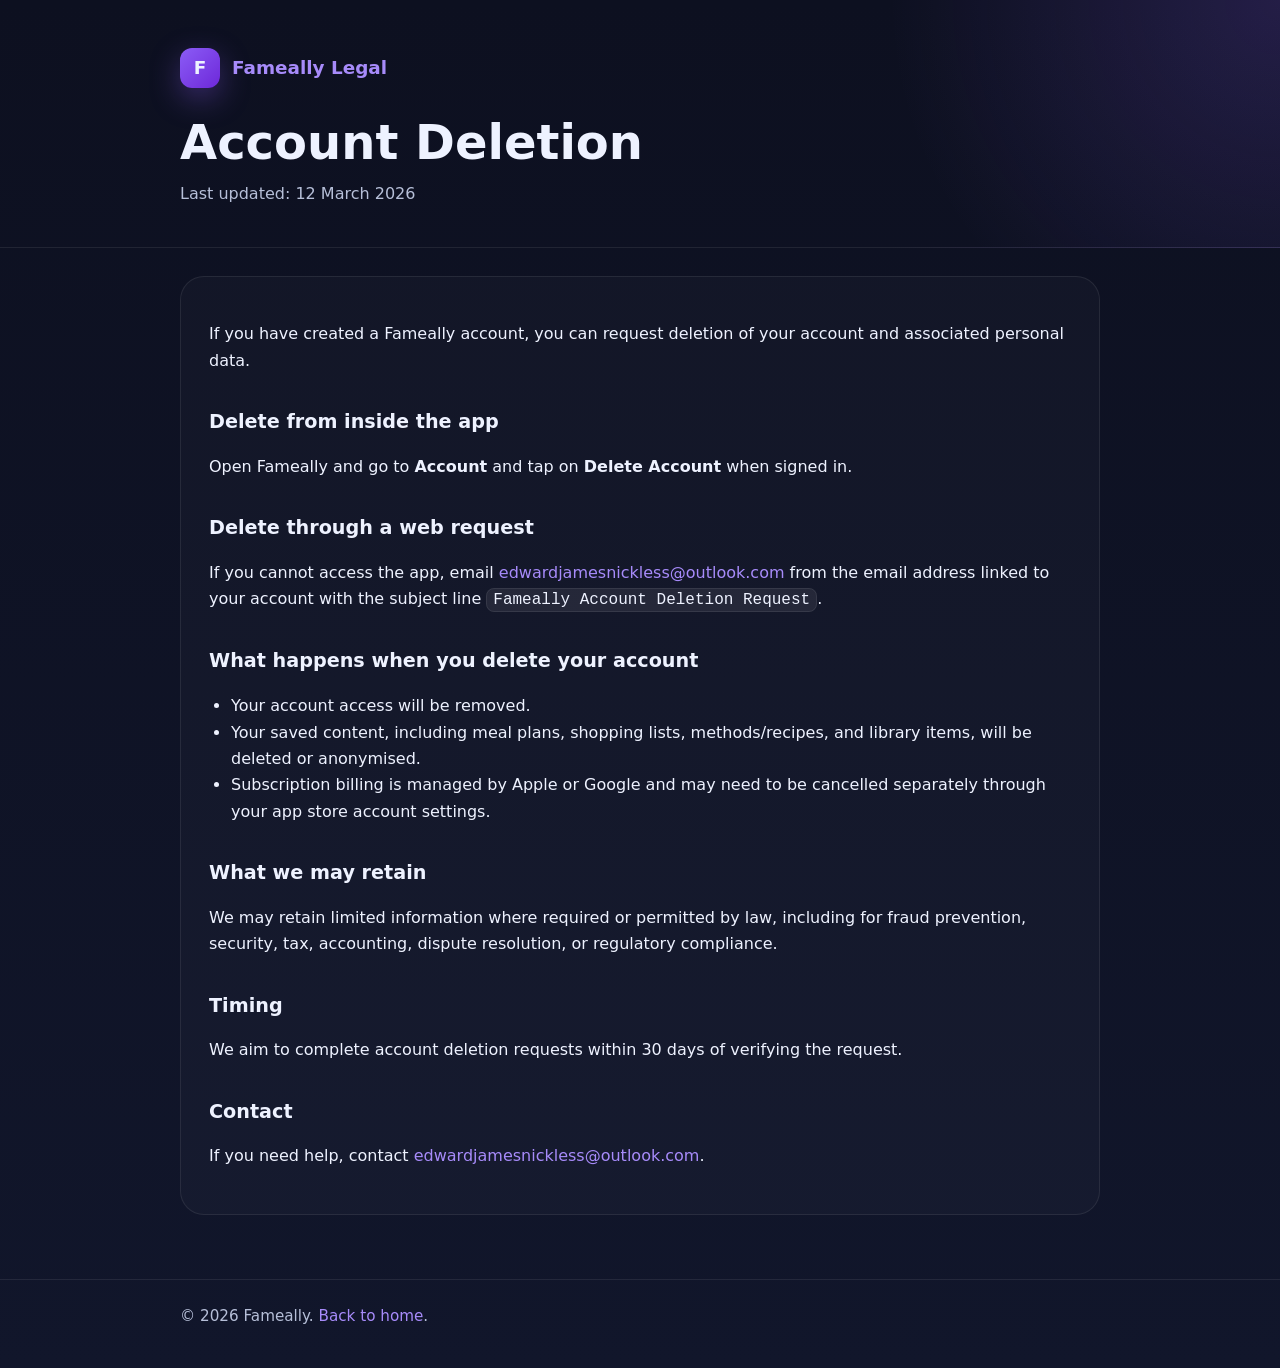
==== account-deletion.html @ a11c43eb "Upload initial version Initial version" ====
<!DOCTYPE html>
<html lang="en-GB">
<head>
  <meta charset="UTF-8" />
  <meta name="viewport" content="width=device-width, initial-scale=1.0" />
  <title>Fameally Account Deletion</title>
  <meta name="description" content="How to request account deletion for Fameally." />
  <link rel="stylesheet" href="styles.css" />
</head>
<body>
  <header>
    <div class="container">
      <div class="brand">
        <div class="brand-mark">F</div>
        <a href="index.html">Fameally Legal</a>
      </div>
      <div class="hero">
        <h1>Account Deletion</h1>
        <p>Last updated: 12 March 2026</p>
      </div>
    </div>
  </header>

  <main>
    <div class="container">
      <article class="doc">

        <p>If you have created a Fameally account, you can request deletion of your account and associated personal data.</p>

        <h2>Delete from inside the app</h2>
        <p>Open Fameally and go to <strong>Account</strong> and tap on <strong>Delete Account</strong> when signed in.</p>

        <h2>Delete through a web request</h2>
        <p>If you cannot access the app, email <a href="mailto:[edwardjamesnickless@outlook.com]?subject=Fameally%20Account%20Deletion%20Request">edwardjamesnickless@outlook.com</a> from the email address linked to your account with the subject line <span class="code">Fameally Account Deletion Request</span>.</p>

        <h2>What happens when you delete your account</h2>
        <ul>
          <li>Your account access will be removed.</li>
          <li>Your saved content, including meal plans, shopping lists, methods/recipes, and library items, will be deleted or anonymised.</li>
          <li>Subscription billing is managed by Apple or Google and may need to be cancelled separately through your app store account settings.</li>
        </ul>

        <h2>What we may retain</h2>
        <p>We may retain limited information where required or permitted by law, including for fraud prevention, security, tax, accounting, dispute resolution, or regulatory compliance.</p>

        <h2>Timing</h2>
        <p>We aim to complete account deletion requests within 30 days of verifying the request.</p>

        <h2>Contact</h2>
        <p>If you need help, contact <a href="mailto:[edwardjamesnickless@outlook.com]">edwardjamesnickless@outlook.com</a>.</p>
      </article>
    </div>
  </main>

  <footer>
    <div class="container small">© 2026 Fameally. <a href="index.html">Back to home</a>.</div>
  </footer>
</body>
</html>
---- styles.css ----
:root {
  --bg: #0f1220;
  --card: #171b2e;
  --card-2: #1f2540;
  --text: #eef2ff;
  --muted: #b6bfd8;
  --accent: #8b5cf6;
  --accent-2: #a78bfa;
  --border: rgba(255,255,255,0.08);
  --max: 920px;
}
* { box-sizing: border-box; }
body {
  margin: 0;
  font-family: Inter, ui-sans-serif, system-ui, -apple-system, BlinkMacSystemFont, "Segoe UI", sans-serif;
  background: linear-gradient(180deg, #0d1020 0%, #11162b 100%);
  color: var(--text);
  line-height: 1.65;
}
a { color: var(--accent-2); text-decoration: none; }
a:hover { text-decoration: underline; }
.container { width: min(calc(100% - 32px), var(--max)); margin: 0 auto; }
header {
  padding: 48px 0 24px;
  border-bottom: 1px solid var(--border);
  background: radial-gradient(circle at top right, rgba(139,92,246,0.18), transparent 30%);
}
.brand {
  display: inline-flex; align-items: center; gap: 12px; font-weight: 700; font-size: 1.15rem;
}
.brand-mark {
  width: 40px; height: 40px; border-radius: 12px;
  background: linear-gradient(135deg, var(--accent), #6d28d9);
  display: grid; place-items: center; box-shadow: 0 10px 30px rgba(139,92,246,0.35);
}
.hero {
  padding: 28px 0 16px;
}
.hero h1 { font-size: clamp(2rem, 4vw, 3rem); line-height: 1.1; margin: 0 0 12px; }
.hero p { color: var(--muted); max-width: 760px; margin: 0; }
main { padding: 28px 0 64px; }
.grid {
  display: grid; grid-template-columns: repeat(auto-fit, minmax(240px, 1fr)); gap: 18px;
}
.card {
  background: linear-gradient(180deg, rgba(255,255,255,0.02), rgba(255,255,255,0.01));
  border: 1px solid var(--border);
  border-radius: 20px;
  padding: 22px;
  box-shadow: 0 10px 30px rgba(0,0,0,0.18);
}
.card h2, .card h3 { margin-top: 0; }
.badge {
  display: inline-block; padding: 6px 10px; border-radius: 999px; background: rgba(139,92,246,0.12);
  color: #d9ceff; border: 1px solid rgba(139,92,246,0.28); font-size: 0.82rem; margin-bottom: 10px;
}
.doc {
  background: rgba(255,255,255,0.025);
  border: 1px solid var(--border);
  border-radius: 24px;
  padding: 28px;
}
.doc h1 { margin-top: 0; font-size: clamp(1.7rem, 3vw, 2.4rem); }
.doc h2 { margin-top: 32px; font-size: 1.2rem; }
.doc ul { padding-left: 22px; }
.notice {
  background: rgba(251,191,36,0.12); color: #fef3c7; border: 1px solid rgba(251,191,36,0.24);
  border-radius: 16px; padding: 14px 16px; margin: 0 0 20px;
}
footer {
  border-top: 1px solid var(--border); padding: 24px 0 40px; color: var(--muted);
}
.small { font-size: 0.95rem; color: var(--muted); }
.code {
  font-family: ui-monospace, SFMono-Regular, Menlo, Consolas, monospace;
  background: rgba(255,255,255,0.07); border: 1px solid var(--border); padding: 2px 6px; border-radius: 8px;
}
@media (max-width: 700px) {
  header { padding-top: 28px; }
  .doc, .card { padding: 20px; border-radius: 18px; }
}
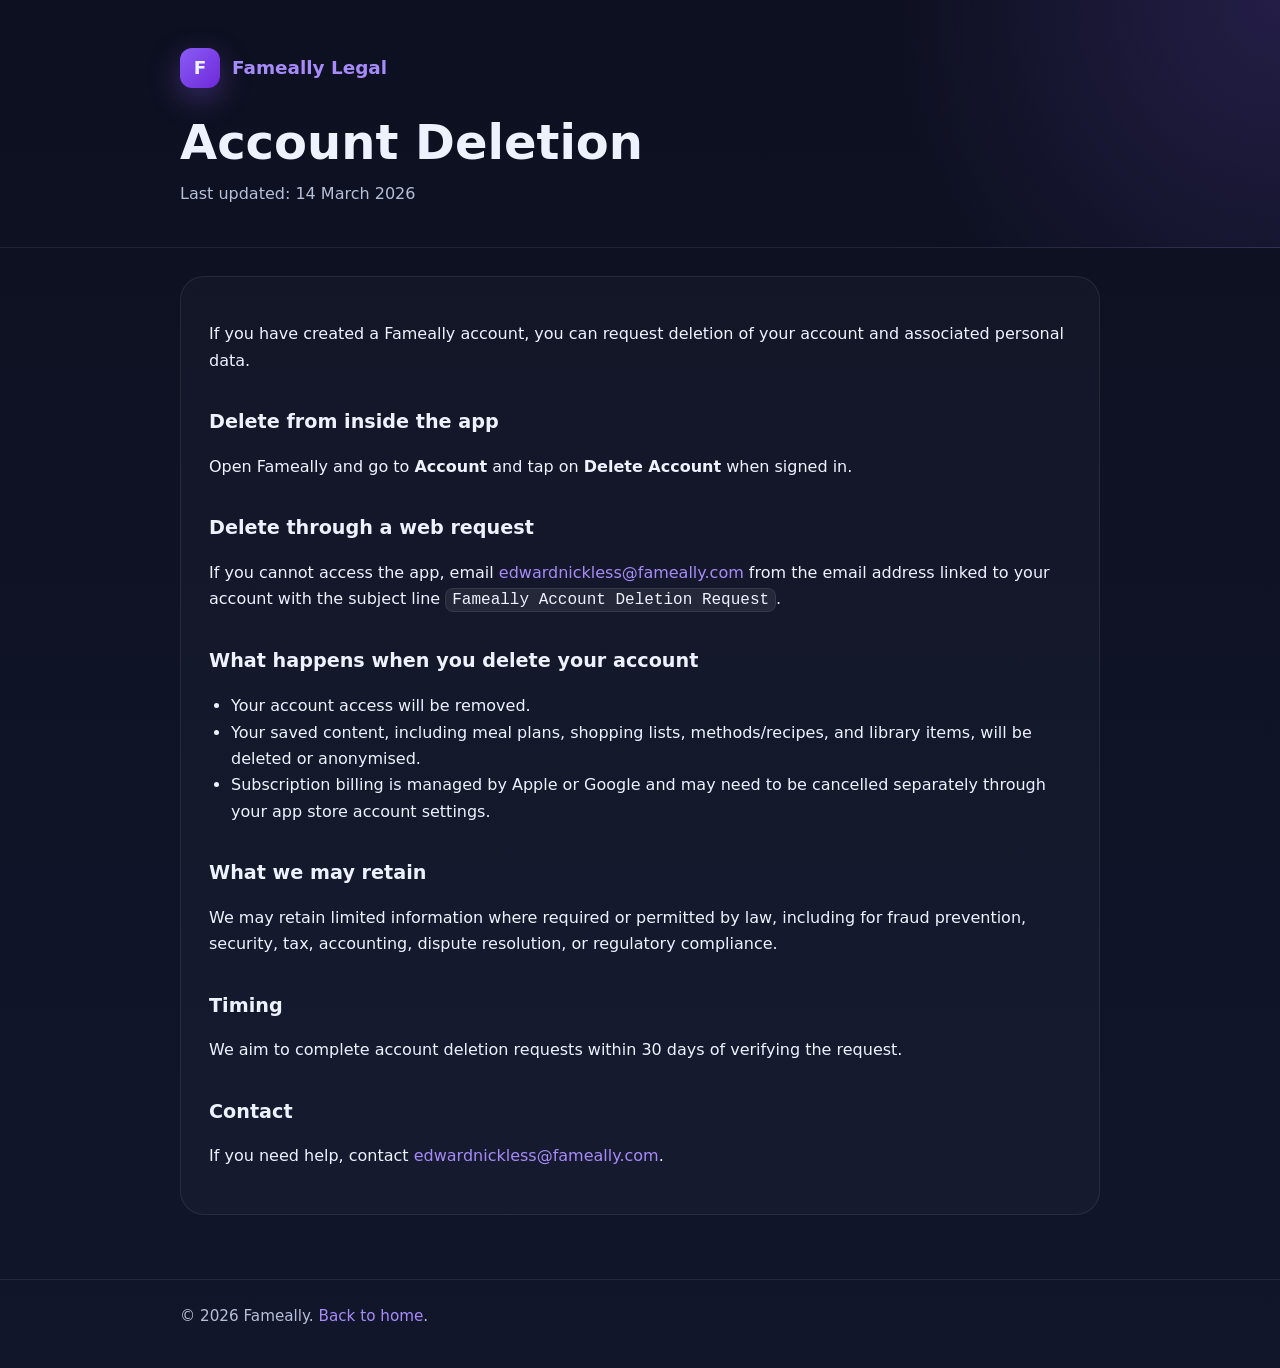
==== commit 8225e554: "Update account-deletion.html updated email address" ====
--- a/account-deletion.html
+++ b/account-deletion.html
@@ -16,7 +16,7 @@
       </div>
       <div class="hero">
         <h1>Account Deletion</h1>
-        <p>Last updated: 12 March 2026</p>
+        <p>Last updated: 14 March 2026</p>
       </div>
     </div>
   </header>
@@ -31,7 +31,7 @@
         <p>Open Fameally and go to <strong>Account</strong> and tap on <strong>Delete Account</strong> when signed in.</p>
 
         <h2>Delete through a web request</h2>
-        <p>If you cannot access the app, email <a href="mailto:[edwardjamesnickless@outlook.com]?subject=Fameally%20Account%20Deletion%20Request">edwardjamesnickless@outlook.com</a> from the email address linked to your account with the subject line <span class="code">Fameally Account Deletion Request</span>.</p>
+        <p>If you cannot access the app, email <a href="mailto:[edwardnickless@fameally.com]?subject=Fameally%20Account%20Deletion%20Request">edwardnickless@fameally.com</a> from the email address linked to your account with the subject line <span class="code">Fameally Account Deletion Request</span>.</p>
 
         <h2>What happens when you delete your account</h2>
         <ul>
@@ -47,7 +47,7 @@
         <p>We aim to complete account deletion requests within 30 days of verifying the request.</p>
 
         <h2>Contact</h2>
-        <p>If you need help, contact <a href="mailto:[edwardjamesnickless@outlook.com]">edwardjamesnickless@outlook.com</a>.</p>
+        <p>If you need help, contact <a href="mailto:[edwardnickless@fameally.com]">edwardnickless@fameally.com</a>.</p>
       </article>
     </div>
   </main>
